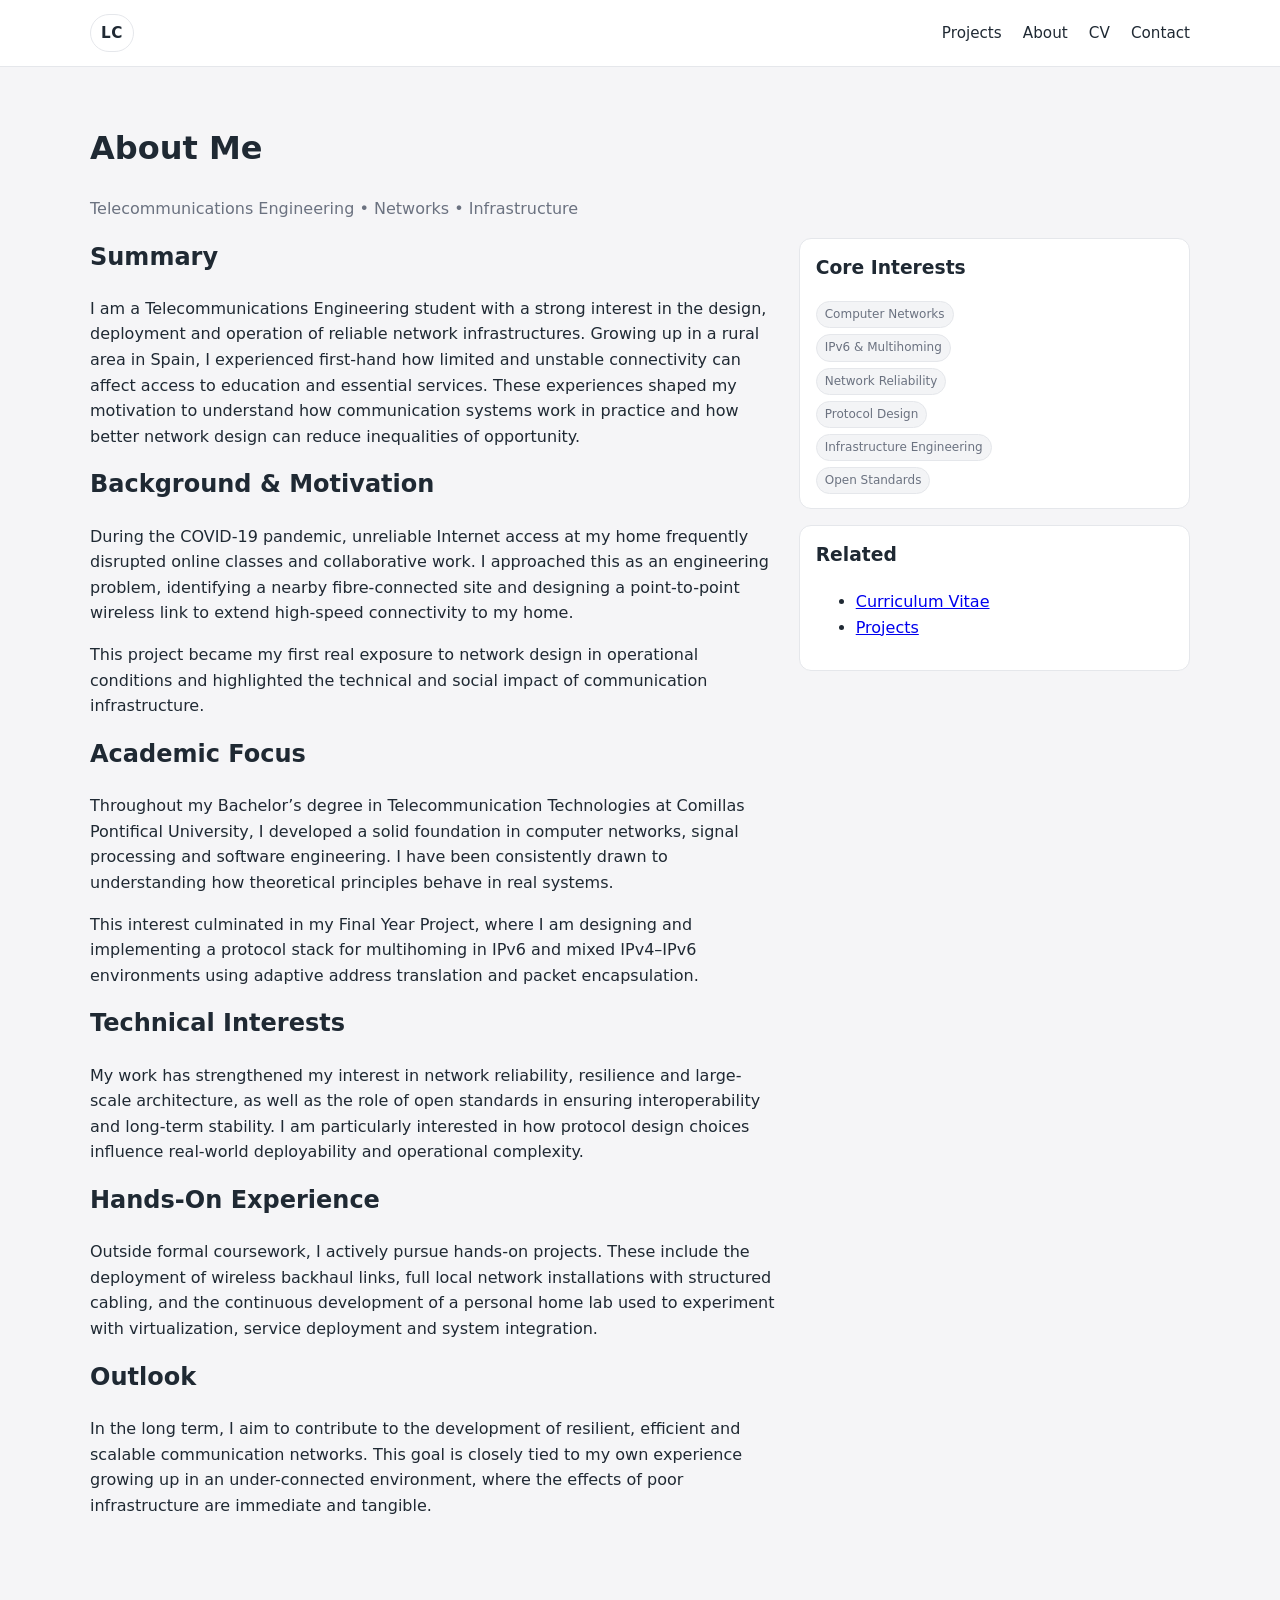
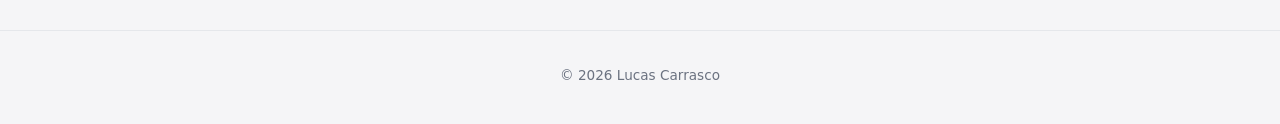
==== about.html @ cf6de887 "minor changes" ====
<!doctype html>
<html lang="en">
<head>
  <meta charset="utf-8">
  <meta name="viewport" content="width=device-width, initial-scale=1">
  <title>About Me – Lucas Carrasco</title>
  <meta name="description" content="About Lucas Carrasco – Telecommunications Engineering, networking and infrastructure.">
  <link rel="stylesheet" href="assets/css/styles.css">
</head>
<body>

<header class="site-header">
  <div class="container nav">
    <a class="logo" href="index.html">LC</a>
    <nav class="menu" id="menu">
      <a href="index.html#projects">Projects</a>
      <a href="about.html" aria-current="page">About</a>
      <a href="cv.html">CV</a>
      <a href="mailto:carrascodominguezlucas@gmail.com">Contact</a>
    </nav>
    <button class="menu-toggle" aria-controls="menu" aria-expanded="false">☰</button>
  </div>
</header>

<main class="container section">

  <h1>About Me</h1>
  <p class="muted">Telecommunications Engineering • Networks • Infrastructure</p>

  <div class="grid two">

    <!-- MAIN CONTENT -->
    <section>

      <h2>Summary</h2>
      <p>
        I am a Telecommunications Engineering student with a strong interest in the design,
        deployment and operation of reliable network infrastructures. Growing up in a rural
        area in Spain, I experienced first-hand how limited and unstable connectivity can affect
        access to education and essential services. These experiences shaped my motivation
        to understand how communication systems work in practice and how better network
        design can reduce inequalities of opportunity.
      </p>

      <h2>Background & Motivation</h2>
      <p>
        During the COVID-19 pandemic, unreliable Internet access at my home frequently
        disrupted online classes and collaborative work. I approached this as an engineering
        problem, identifying a nearby fibre-connected site and designing a point-to-point
        wireless link to extend high-speed connectivity to my home.
      </p>
      <p>
        This project became my first real exposure to network design in operational conditions
        and highlighted the technical and social impact of communication infrastructure.
      </p>

      <h2>Academic Focus</h2>
      <p>
        Throughout my Bachelor’s degree in Telecommunication Technologies at Comillas
        Pontifical University, I developed a solid foundation in computer networks, signal
        processing and software engineering. I have been consistently drawn to understanding
        how theoretical principles behave in real systems.
      </p>
      <p>
        This interest culminated in my Final Year Project, where I am designing and implementing
        a protocol stack for multihoming in IPv6 and mixed IPv4–IPv6 environments using
        adaptive address translation and packet encapsulation.
      </p>

      <h2>Technical Interests</h2>
      <p>
        My work has strengthened my interest in network reliability, resilience and large-scale
        architecture, as well as the role of open standards in ensuring interoperability and
        long-term stability. I am particularly interested in how protocol design choices influence
        real-world deployability and operational complexity.
      </p>

      <h2>Hands-On Experience</h2>
      <p>
        Outside formal coursework, I actively pursue hands-on projects. These include the
        deployment of wireless backhaul links, full local network installations with structured
        cabling, and the continuous development of a personal home lab used to experiment
        with virtualization, service deployment and system integration.
      </p>

      <h2>Outlook</h2>
      <p>
        In the long term, I aim to contribute to the development of resilient, efficient and
        scalable communication networks. This goal is closely tied to my own experience
        growing up in an under-connected environment, where the effects of poor infrastructure
        are immediate and tangible.
      </p>

    </section>

    <!-- ASIDE -->
    <aside>
      <div class="panel">
        <h3>Core Interests</h3>
        <ul class="tags vertical">
          <li>Computer Networks</li>
          <li>IPv6 &amp; Multihoming</li>
          <li>Network Reliability</li>
          <li>Protocol Design</li>
          <li>Infrastructure Engineering</li>
          <li>Open Standards</li>
        </ul>
      </div>

      <div class="panel">
        <h3>Related</h3>
        <ul>
          <li><a href="cv.html">Curriculum Vitae</a></li>
          <li><a href="index.html">Projects</a></li>
        </ul>
      </div>
    </aside>

  </div>
</main>

<footer class="site-footer">
  <div class="container">
    <p>© <span id="year"></span> Lucas Carrasco</p>
  </div>
</footer>

<script src="assets/js/main.js" defer></script>
</body>
</html>
---- assets/css/styles.css ----
/* ============================
   Base & theme
   ============================ */

:root{
  --bg:#f5f5f7;        /* fondo principal */
  --panel:#ffffff;     /* paneles / header / aside / cards */
  --card:#ffffff;
  --text:#1f2933;      /* texto principal */
  --muted:#6b7280;     /* texto secundario */
  --accent:#1d4ed8;    /* azul sobrio */
  --accent-2:#1d4ed8;
  --border:#e5e7eb;    /* bordes suaves */
}

*{
  box-sizing:border-box;
}

html,body{
  margin:0;
  padding:0;
}

body{
  font-family:Inter,system-ui,-apple-system,Segoe UI,Roboto,Ubuntu,Arial,sans-serif;
  background:var(--bg);
  color:var(--text);
  line-height:1.6;
  overflow-x:hidden; /* evita desbordes horizontales feos */
}

/* Layout helpers */

.container{
  max-width:1100px;
  margin:0 auto;
  padding:0 20px;
}

.section{
  padding:56px 0;
}

.grid{
  display:grid;
  gap:24px;
}

.grid.two{
  grid-template-columns:1.4fr .8fr;
}

@media(max-width:900px){
  .grid.two{grid-template-columns:1fr}
}

/* Typo utils */

.muted{color:var(--muted)}
.accent{color:var(--accent)}

img{
  max-width:100%;
  display:block;
  border-radius:10px;
}

h1,h2,h3{
  margin-top:0;
}

/* ============================
   Buttons
   ============================ */

.btn{
  display:inline-block;
  padding:10px 18px;
  border-radius:999px;
  background:var(--accent);
  color:#ffffff;
  font-weight:600;
  text-decoration:none;
  font-size:0.95rem;
}

.btn.ghost{
  background:transparent;
  border:1px solid var(--accent);
  color:var(--accent);
}

.actions{
  display:flex;
  flex-wrap:wrap;
  gap:10px;
  margin-top:12px;
}

/* ============================
   Header & nav
   ============================ */

.site-header{
  position:relative;          /* no sticky → no solapes en móvil */
  top:0;
  left:0;
  right:0;
  background:rgba(255,255,255,0.96);
  backdrop-filter:blur(10px);
  border-bottom:1px solid var(--border);
  z-index:20;
}

.nav{
  display:flex;
  align-items:center;
  justify-content:space-between;
  padding:14px 0;
}

.logo{
  font-weight:700;
  letter-spacing:0.04em;
  font-size:0.95rem;
  color:var(--text);
  text-decoration:none;
  border:1px solid var(--border);
  padding:6px 10px;
  border-radius:999px;
  background:#ffffff;
}

.menu a{
  color:var(--text);
  text-decoration:none;
  margin-left:16px;
  font-size:0.95rem;
}

.menu a:hover{
  color:var(--accent);
}

.menu-toggle{
  display:none;
  background:transparent;
  border:1px solid var(--border);
  color:var(--text);
  padding:6px 10px;
  border-radius:999px;
  font-size:0.9rem;
}

@media (max-width: 720px) {
  .menu {
    display: none;
    position: absolute;
    right: 16px;
    top: 64px;
    background: var(--panel);
    border: 1px solid var(--border);
    padding: 16px 20px;
    border-radius: 20px;
    box-shadow: 0 14px 40px rgba(15, 23, 42, 0.18);
    min-width: 210px;          /* más ancho */
    z-index: 50;
  }

  .menu a {
    display: block;
    margin: 0;
    padding: 10px 0;           /* más alto cada item */
    font-size: 1rem;           /* texto un poco mayor */
  }

  .menu a + a {
    border-top: 1px solid rgba(229, 231, 235, 0.8);
    margin-top: 8px;
  }

  .menu.open {
    display: block;
  }

  .menu-toggle {
    display: block;
    background: #ffffff;
    border: 1px solid var(--border);
    border-radius: 999px;
    padding: 8px 10px;
    font-size: 1.1rem;         /* icono un poquito más grande */
  }
}

/* ============================
   HERO FULL-WIDTH IMAGE
   ============================ */

.hero-visual {
  width: 100%;
  background: #0b1120;
}

.hero-visual-inner {
  position: relative;
  overflow: hidden;
  /* IMPORTANTE: SIN max-height aquí */
}

/* Foto de fondo: ocupa todo el contenedor y no condiciona la altura */
.hero-visual-inner img {
  position: absolute;
  inset: 0;
  width: 100%;
  height: 100%;
  object-fit: cover;
  object-position: center top; /* parte superior del servidor */
  display: block;
}

/* Capa oscura encima de la foto */
.hero-visual-overlay {
  position: absolute;
  inset: 0;
  background: radial-gradient(
    circle at 15% 20%,
    rgba(15,23,42,0.9) 0,
    rgba(15,23,42,0.75) 40%,
    rgba(15,23,42,0.35) 70%,
    rgba(15,23,42,0.05) 100%
  );
}

/* Contenido (texto) encima de la foto.
   AHORA es el que manda en la altura del hero. */
.hero-visual-content {
  position: relative;          /* ya no absolute */
  display: flex;
  align-items: center;
  padding: 80px 0 96px;        /* da altura al hero */
}

/* Texto dentro del hero */
.hero-text {
  max-width: 540px;
  color: #e5e7eb;
}

.hero-text h1 {
  margin: 8px 0 10px;
  font-size: 2.3rem;
}

.hero-text .lead {
  font-size: 0.98rem;
  max-width: 540px;
  margin: 0 0 18px;
}

.hero-text .accent {
  color: #60a5fa;
}

.hero-text .btn {
  box-shadow: 0 10px 25px rgba(15, 23, 42, 0.35);
}

.hero-text .btn.ghost {
  background: transparent;
  border-color: #93c5fd;
  color: #e5e7eb;
}

/* Chips debajo del hero */
.hero-meta {
  margin-top: 18px;
  display: flex;
  flex-wrap: wrap;
  gap: 6px;
  font-size: 0.8rem;
}

.hero-meta span {
  padding: 4px 8px;
  border-radius: 999px;
  background: rgba(15, 23, 42, 0.7);
  border: 1px solid rgba(148, 163, 184, 0.7);
}

/* Eyebrow en el hero */
.eyebrow {
  font-size: 0.8rem;
  letter-spacing: 0.16em;
  text-transform: uppercase;
  color: rgba(193, 206, 224, 0.9);
  margin-bottom: 6px;
}

/* ===== RESPONSIVE HERO ===== */

@media (max-width: 900px) {
  .hero-visual-content {
    padding: 64px 0 72px;
    align-items: flex-end;
  }

  .hero-text h1 {
    font-size: 2rem;
  }

  .hero-text .lead {
    font-size: 0.95rem;
  }

  .hero-meta {
    margin-top: 12px;
  }
}

@media (max-width: 640px) {
  .hero-visual-content {
    padding: 56px 0 64px;
  }

  .hero-text h1 {
    font-size: 1.8rem;
  }

  .hero-text .lead {
    font-size: 0.93rem;
  }
}

/* ============================
   Engineering statement
   ============================ */

.statement-section {
  padding-top: 36px;
  padding-bottom: 28px;
  border-top: 1px solid var(--border);
}

.statement-body {
  max-width: 760px;
}

.statement-section h2 {
  margin: 0 0 8px;
  font-size: 1.25rem;       /* similar a “Projects” */
}

.statement-section p {
  margin: 0 0 10px;
  font-size: 0.95rem;
  color: var(--text);
}

@media (max-width: 768px) {
  .statement-body {
    max-width: none;
  }
}

/* ============================
   Projects list (landing)
   ============================ */

#projects h2{
  margin-bottom:4px;
}

.projects-list{
  display:flex;
  flex-direction:column;
  gap:28px;
}

/* Tarjeta base */
.project-card{
  display:flex;
  align-items:stretch;
  gap:24px;
  padding:18px;
  border-radius:18px;
  background:var(--panel);
  border:1px solid var(--border);
  box-shadow:0 8px 24px rgba(15,23,42,0.04);
}

/* Imagen */
.project-card img{
  width:420px;          /* ancho fijo razonable */
  max-width:420px;
  height:240px;
  object-fit:cover;
  object-position:top center;
  flex-shrink:0;
  border-radius:14px;
}

/* Texto */
.project-content{
  display:flex;
  flex-direction:column;
  justify-content:center;
  gap:6px;
}

.project-content h3{
  margin:0;
  font-size:1.15rem;
}

.project-content h3 a{
  color:var(--text);
  text-decoration:none;
}

.project-content h3 a:hover{
  color:var(--accent);
}

.project-content p{
  margin:0 0 6px;
  font-size:0.95rem;
}

/* Tags */
.project-tags{
  display:flex;
  flex-wrap:wrap;
  gap:6px;
}

.project-tags span{
  font-size:0.75rem;
  padding:4px 9px;
  border-radius:999px;
  background:#f3f4f6;
  border:1px solid var(--border);
  color:var(--muted);
}

/* Alternar layout (imagen derecha) */
.project-card.reverse{
  flex-direction:row-reverse;
  text-align:right;
}

.project-card.reverse .project-content{
  align-items:flex-end;
}

.project-card.reverse .project-tags{
  justify-content:flex-end;
}

/* Mobile: cards apiladas */
@media(max-width:820px){
  .project-card,
  .project-card.reverse{
    flex-direction:column;
    text-align:left;
  }

  .project-card img{
    width:100%;
    max-width:100%;
    height:auto;
  }

  .project-card.reverse .project-content{
    align-items:flex-start;
  }

  .project-card.reverse .project-tags{
    justify-content:flex-start;
  }
}

/* ============================
   Project detail pages
   ============================ */

.project-hero{
  margin:16px 0 24px;
}

/* Panel genérico (asides, bloques info) */
.panel{
  background:var(--panel);
  border:1px solid var(--border);
  border-radius:12px;
  padding:14px 16px;
  margin-bottom:16px;
}

/* Breadcrumb */
.breadcrumb{
  display:inline-block;
  margin-bottom:12px;
  color:var(--muted);
  text-decoration:none;
  font-size:0.9rem;
}

.breadcrumb:hover{
  color:var(--accent);
}

/* Tags verticales en asides */
.tags{
  list-style:none;
  padding:0;
  margin:8px 0 0;
  display:flex;
  flex-wrap:wrap;
  gap:6px;
}

.tags li{
  font-size:0.75rem;
  color:var(--muted);
  background:#f3f4f6;
  padding:3px 8px;
  border-radius:999px;
  border:1px solid #e5e7eb;
}

.tags.vertical{
  flex-direction:column;
  align-items:flex-start;
}

/* ============================
   Installation gallery + lightbox
   ============================ */

.installation-gallery {
  column-count: 1;
  column-gap: 24px;
}

/* Desktop grande: 3 columnas */
@media (min-width: 1300px) {
  .installation-gallery {
    column-count: 2;
  }
}

/* Cada figura debe comportarse como bloque */
.installation-gallery figure {
  break-inside: avoid;
  margin-bottom: 24px;
}

.installation-gallery img{
  width:100%;
  border-radius:12px;
  cursor:zoom-in;
  transition:transform 0.15s ease;
}

.installation-gallery img:hover{
  transform:scale(1.02);
}

/* Lightbox modal */
#lightbox-modal{
  position:fixed;
  inset:0;
  background:rgba(0,0,0,0.85);
  display:none;
  justify-content:center;
  align-items:center;
  z-index:50;
}

#lightbox-modal img{
  max-width:95%;
  max-height:90%;
  border-radius:12px;
}

#lightbox-modal.visible{
  display:flex;
}

#lightbox-modal:after{
  content:"✕";
  position:absolute;
  top:24px;
  right:32px;
  font-size:32px;
  color:white;
  cursor:pointer;
}

/* ============================
   Pill list genérica (por si la usas en otros sitios)
   ============================ */

.pill-list{
  list-style:none;
  padding:0;
  margin:0;
  display:flex;
  flex-direction:column;
  gap:8px;
  font-size:0.95rem;
}

.pill-list li{
  display:flex;
  align-items:flex-start;
  gap:10px;
  padding:10px 12px;
  border-radius:999px;
  background:#f9fafb;
  border:1px solid #e5e7eb;
}

.pill-list li span{
  font-size:1.1rem;
  line-height:1;
}

/* Snapshot cards: layout más cómodo en pantallas pequeñas */
@media (max-width: 720px) {
  .pill-list-columns {
    flex-direction: column;
    flex-wrap: nowrap;
  }

  .pill-list-columns li {
    width: 100%;
    border-radius: 16px;
  }
}

/* ============================
   Footer
   ============================ */

.site-footer{
  border-top:1px solid var(--border);
  padding:20px 0 24px;
  margin-top:40px;
  text-align:center;
  font-size:0.85rem;
  color:var(--muted);
}

.site-footer a{
  color:var(--accent);
  text-decoration:none;
}

/* ============================
   Mobile container padding
   ============================ */

@media(max-width:768px){
  .container{
    padding-left:16px;
    padding-right:16px;
  }
}
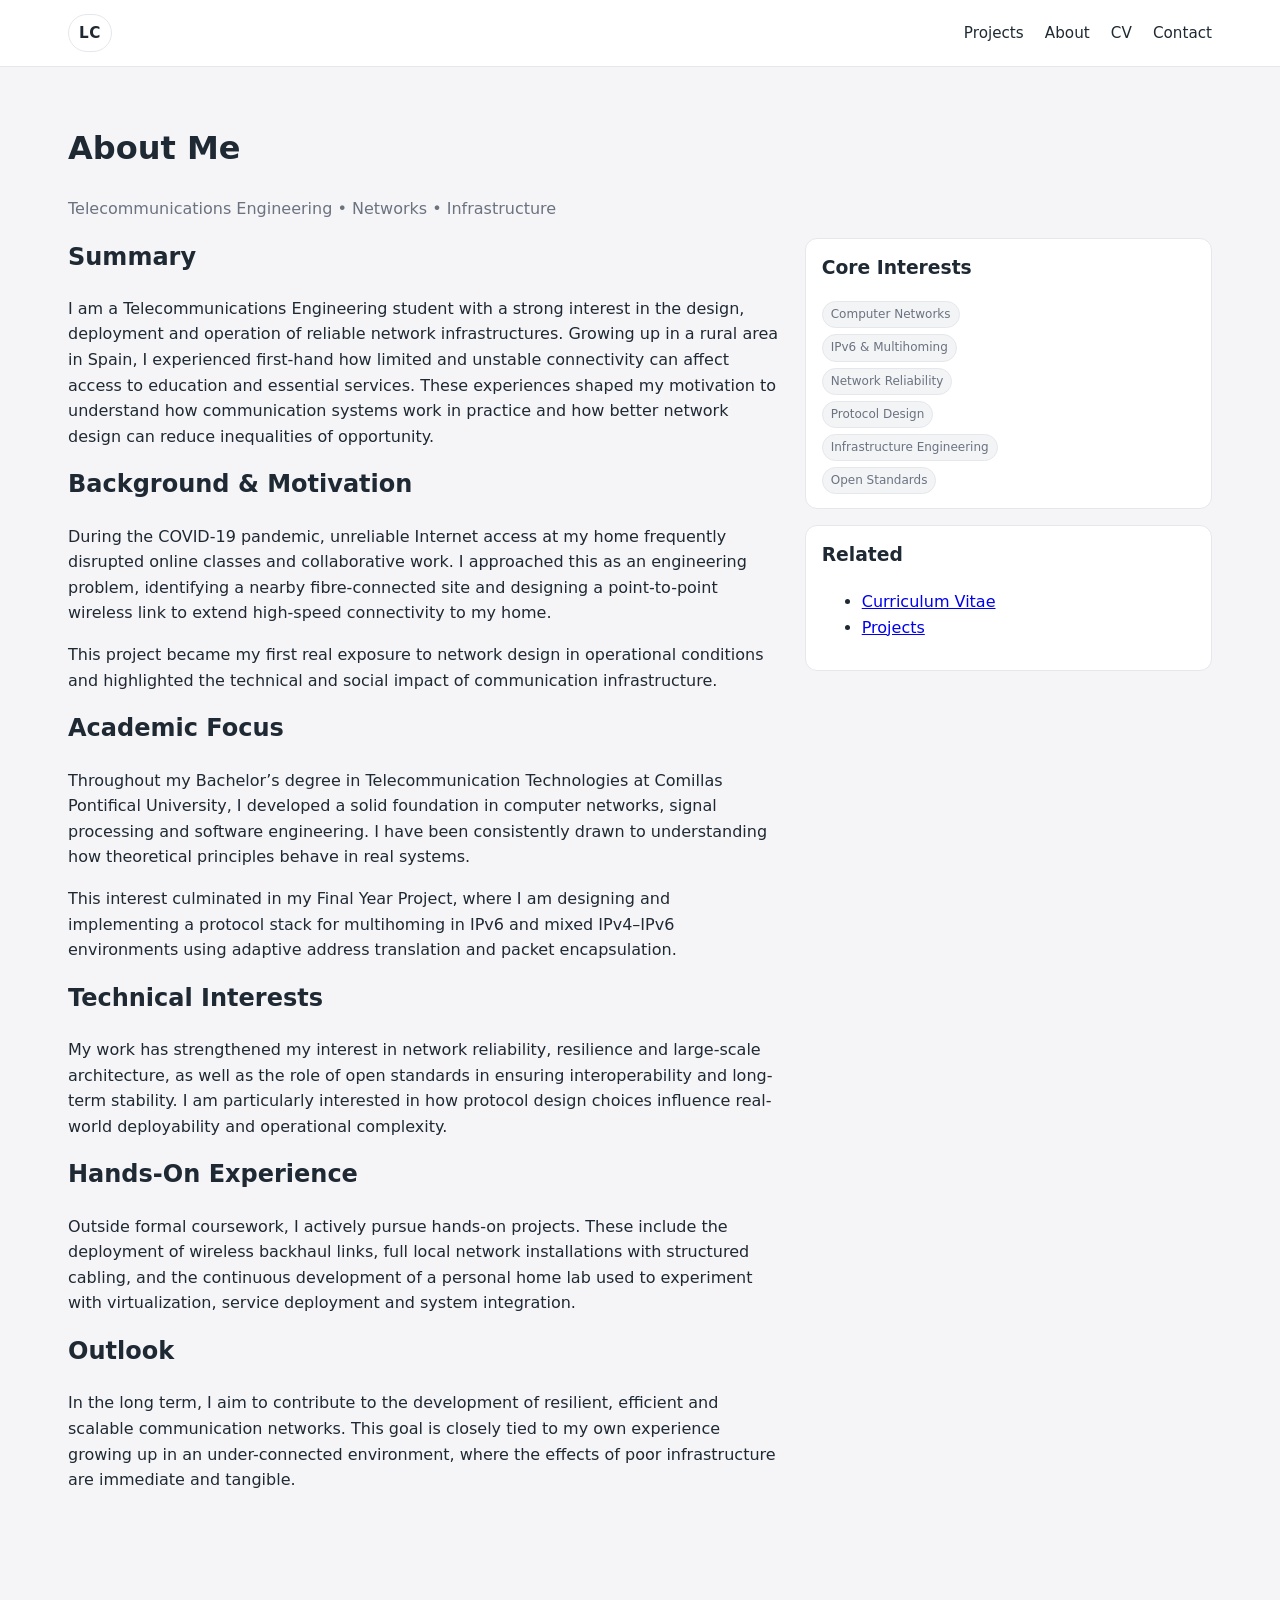
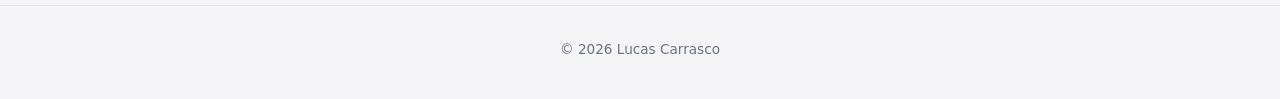
==== commit fdf6a2b6: "favicon" ====
--- a/about.html
+++ b/about.html
@@ -4,6 +4,7 @@
   <meta charset="utf-8">
   <meta name="viewport" content="width=device-width, initial-scale=1">
   <title>About Me – Lucas Carrasco</title>
+  <link rel="icon" href="assets/img/favicon.png" type="image/png">
   <meta name="description" content="About Lucas Carrasco – Telecommunications Engineering, networking and infrastructure.">
   <link rel="stylesheet" href="assets/css/styles.css">
 </head>
--- a/assets/css/styles.css
+++ b/assets/css/styles.css
@@ -32,10 +32,11 @@
 
 /* Layout helpers */
 
-.container{
-  max-width:1100px;
-  margin:0 auto;
-  padding:0 20px;
+.container {
+  width: 100%;
+  max-width: 1200px;
+  margin-inline: auto;
+  padding-inline: 16px;   /* ← base, SIEMPRE */
 }
 
 .section{
@@ -663,9 +664,45 @@
    Mobile container padding
    ============================ */
 
+  .container {
+  width: 100%;
+  max-width: 1200px;
+  margin-inline: auto;
+  padding-inline: 16px;   /* ← base, SIEMPRE */
+}
+
 @media(max-width:768px){
   .container{
     padding-left:16px;
     padding-right:16px;
   }
+}
+
+/* ============================
+   FINAL FIX: global gutters
+   (pegar al FINAL del CSS)
+   ============================ */
+
+:root { --gutter: 16px; }
+
+@media (min-width: 480px)  { :root { --gutter: 18px; } }
+@media (min-width: 768px)  { :root { --gutter: 24px; } }  /* iPad portrait */
+@media (min-width: 1024px) { :root { --gutter: 28px; } }
+
+.container{
+  padding-left: var(--gutter) !important;
+  padding-right: var(--gutter) !important;
+}
+
+/* Por si hay <main class="container ..."> o secciones raras */
+main.container,
+section.container,
+header .container{
+  padding-left: var(--gutter) !important;
+  padding-right: var(--gutter) !important;
+}
+
+/* Evita que algo "100vw" te coma el padding en horizontal */
+html, body{
+  overflow-x: hidden;
 }
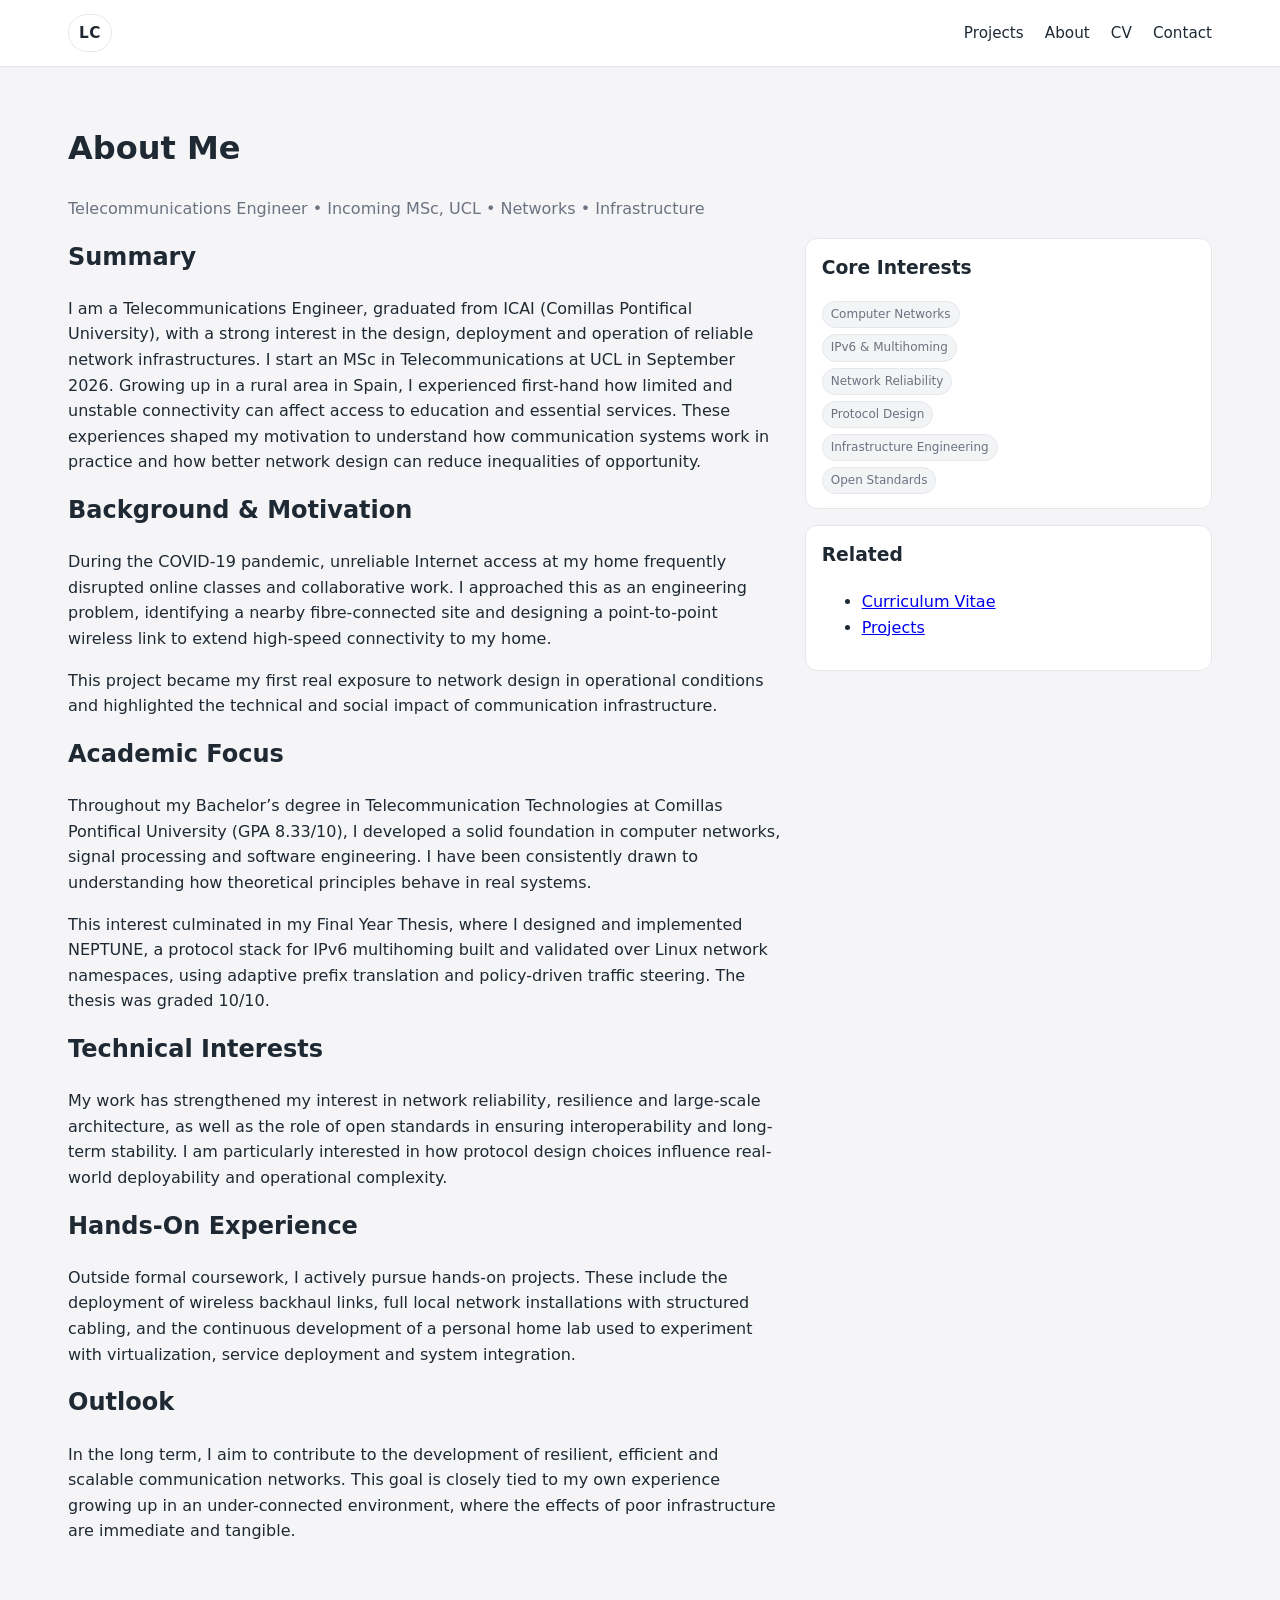
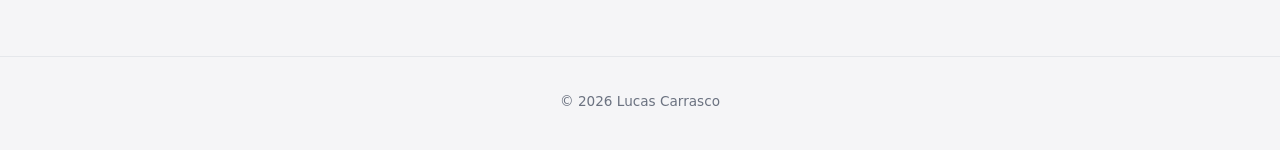
==== commit fc67b071: "About: reflect ICAI graduate status, incoming UCL MSc, and completed NEPTUNE thesis (10/10)" ====
--- a/about.html
+++ b/about.html
@@ -5,7 +5,7 @@
   <meta name="viewport" content="width=device-width, initial-scale=1">
   <title>About Me – Lucas Carrasco</title>
   <link rel="icon" href="assets/img/favicon.png" type="image/png">
-  <meta name="description" content="About Lucas Carrasco – Telecommunications Engineering, networking and infrastructure.">
+  <meta name="description" content="About Lucas Carrasco – Telecommunications Engineer, incoming MSc student at UCL, networking and infrastructure.">
   <link rel="stylesheet" href="assets/css/styles.css">
 </head>
 <body>
@@ -26,7 +26,7 @@
 <main class="container section">
 
   <h1>About Me</h1>
-  <p class="muted">Telecommunications Engineering • Networks • Infrastructure</p>
+  <p class="muted">Telecommunications Engineer • Incoming MSc, UCL • Networks • Infrastructure</p>
 
   <div class="grid two">
 
@@ -35,11 +35,12 @@
 
       <h2>Summary</h2>
       <p>
-        I am a Telecommunications Engineering student with a strong interest in the design,
-        deployment and operation of reliable network infrastructures. Growing up in a rural
-        area in Spain, I experienced first-hand how limited and unstable connectivity can affect
-        access to education and essential services. These experiences shaped my motivation
-        to understand how communication systems work in practice and how better network
+        I am a Telecommunications Engineer, graduated from ICAI (Comillas Pontifical University),
+        with a strong interest in the design, deployment and operation of reliable network
+        infrastructures. I start an MSc in Telecommunications at UCL in September 2026. Growing up
+        in a rural area in Spain, I experienced first-hand how limited and unstable connectivity
+        can affect access to education and essential services. These experiences shaped my
+        motivation to understand how communication systems work in practice and how better network
         design can reduce inequalities of opportunity.
       </p>
 
@@ -58,14 +59,15 @@
       <h2>Academic Focus</h2>
       <p>
         Throughout my Bachelor’s degree in Telecommunication Technologies at Comillas
-        Pontifical University, I developed a solid foundation in computer networks, signal
-        processing and software engineering. I have been consistently drawn to understanding
+        Pontifical University (GPA 8.33/10), I developed a solid foundation in computer networks,
+        signal processing and software engineering. I have been consistently drawn to understanding
         how theoretical principles behave in real systems.
       </p>
       <p>
-        This interest culminated in my Final Year Project, where I am designing and implementing
-        a protocol stack for multihoming in IPv6 and mixed IPv4–IPv6 environments using
-        adaptive address translation and packet encapsulation.
+        This interest culminated in my Final Year Thesis, where I designed and implemented
+        NEPTUNE, a protocol stack for IPv6 multihoming built and validated over Linux network
+        namespaces, using adaptive prefix translation and policy-driven traffic steering. The
+        thesis was graded 10/10.
       </p>
 
       <h2>Technical Interests</h2>
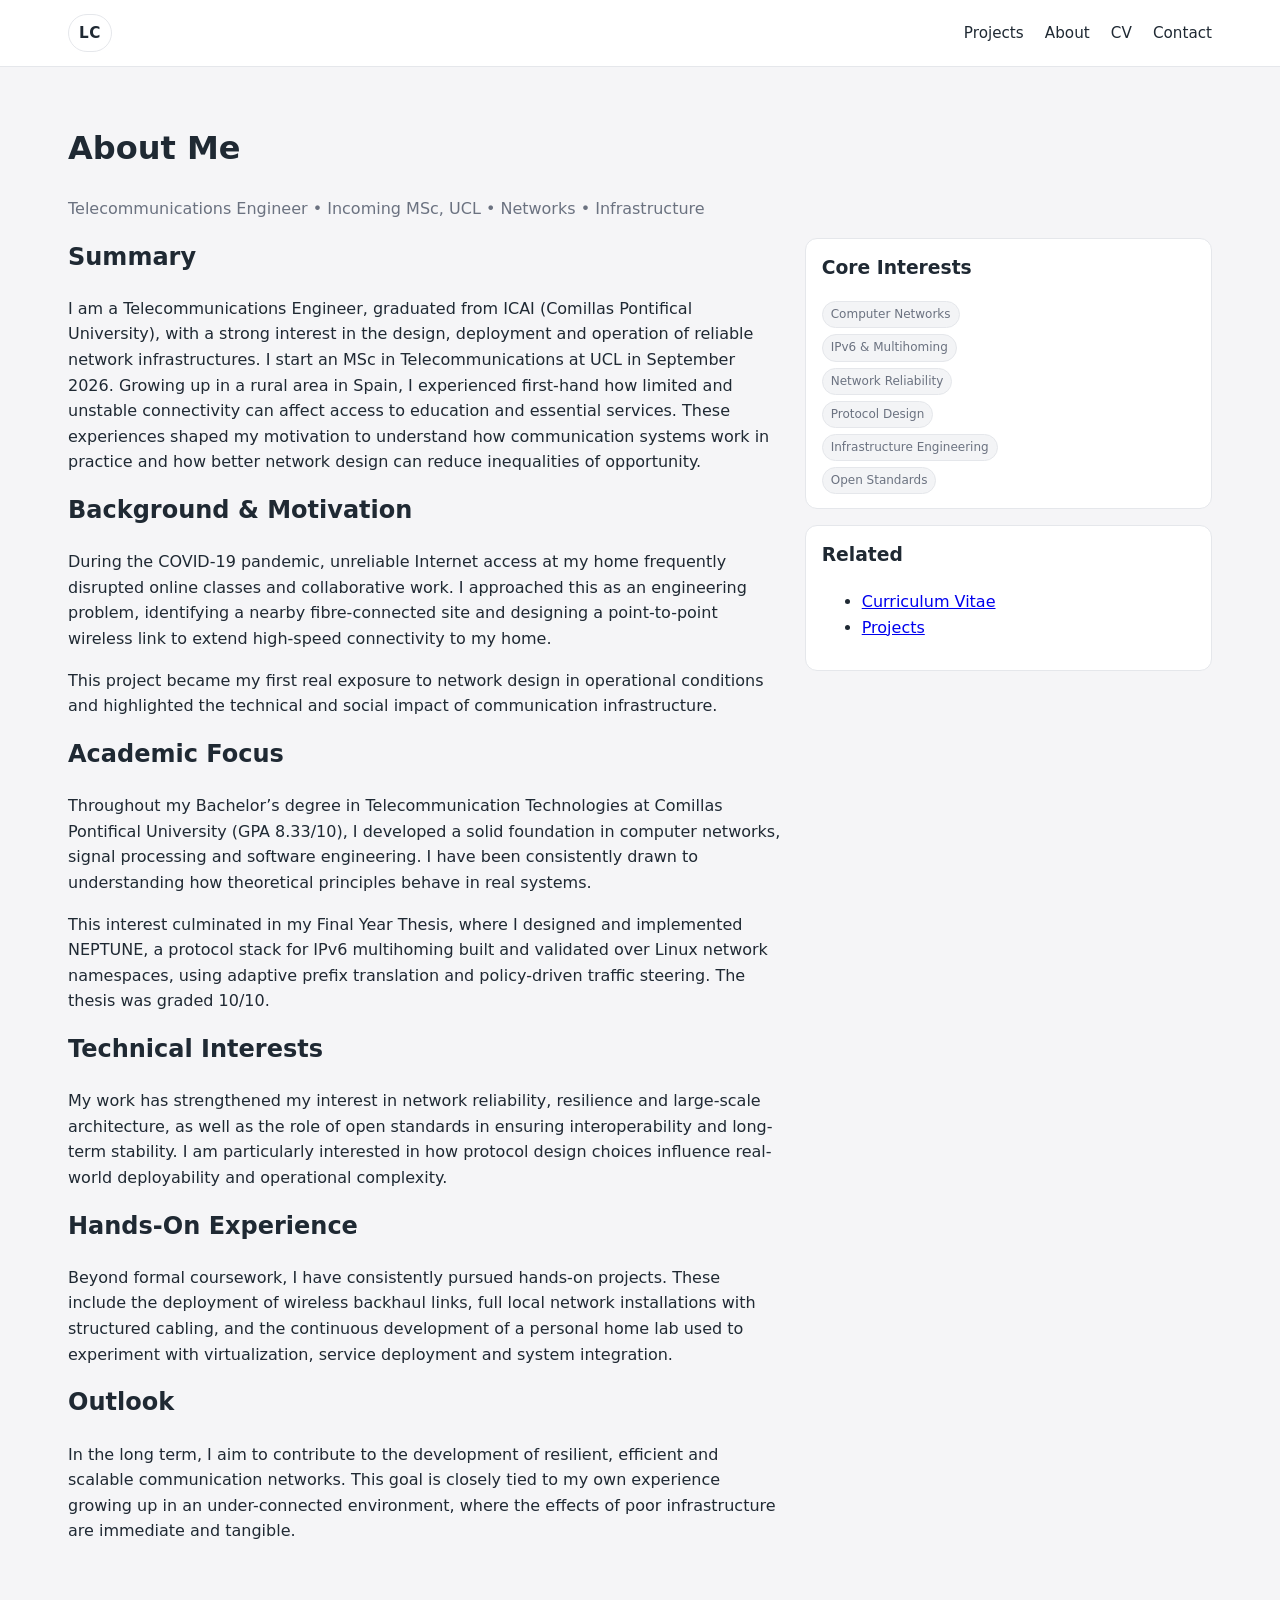
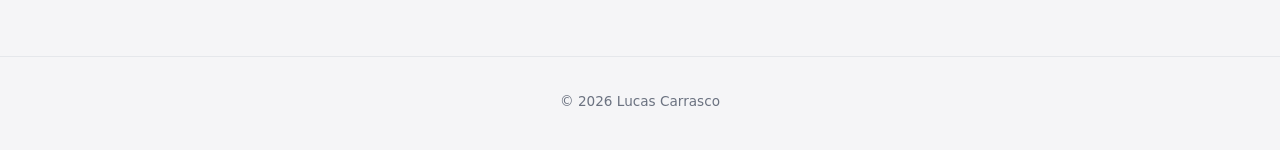
==== commit f2fe3136: "Remove last remnants of active-student framing: About Hands-On Experience section and homelab.html o" ====
--- a/about.html
+++ b/about.html
@@ -14,7 +14,7 @@
   <div class="container nav">
     <a class="logo" href="index.html">LC</a>
     <nav class="menu" id="menu">
-      <a href="index.html#projects">Projects</a>
+      <a href="index.html#experience">Projects</a>
       <a href="about.html" aria-current="page">About</a>
       <a href="cv.html">CV</a>
       <a href="mailto:carrascodominguezlucas@gmail.com">Contact</a>
@@ -80,7 +80,7 @@
 
       <h2>Hands-On Experience</h2>
       <p>
-        Outside formal coursework, I actively pursue hands-on projects. These include the
+        Beyond formal coursework, I have consistently pursued hands-on projects. These include the
         deployment of wireless backhaul links, full local network installations with structured
         cabling, and the continuous development of a personal home lab used to experiment
         with virtualization, service deployment and system integration.
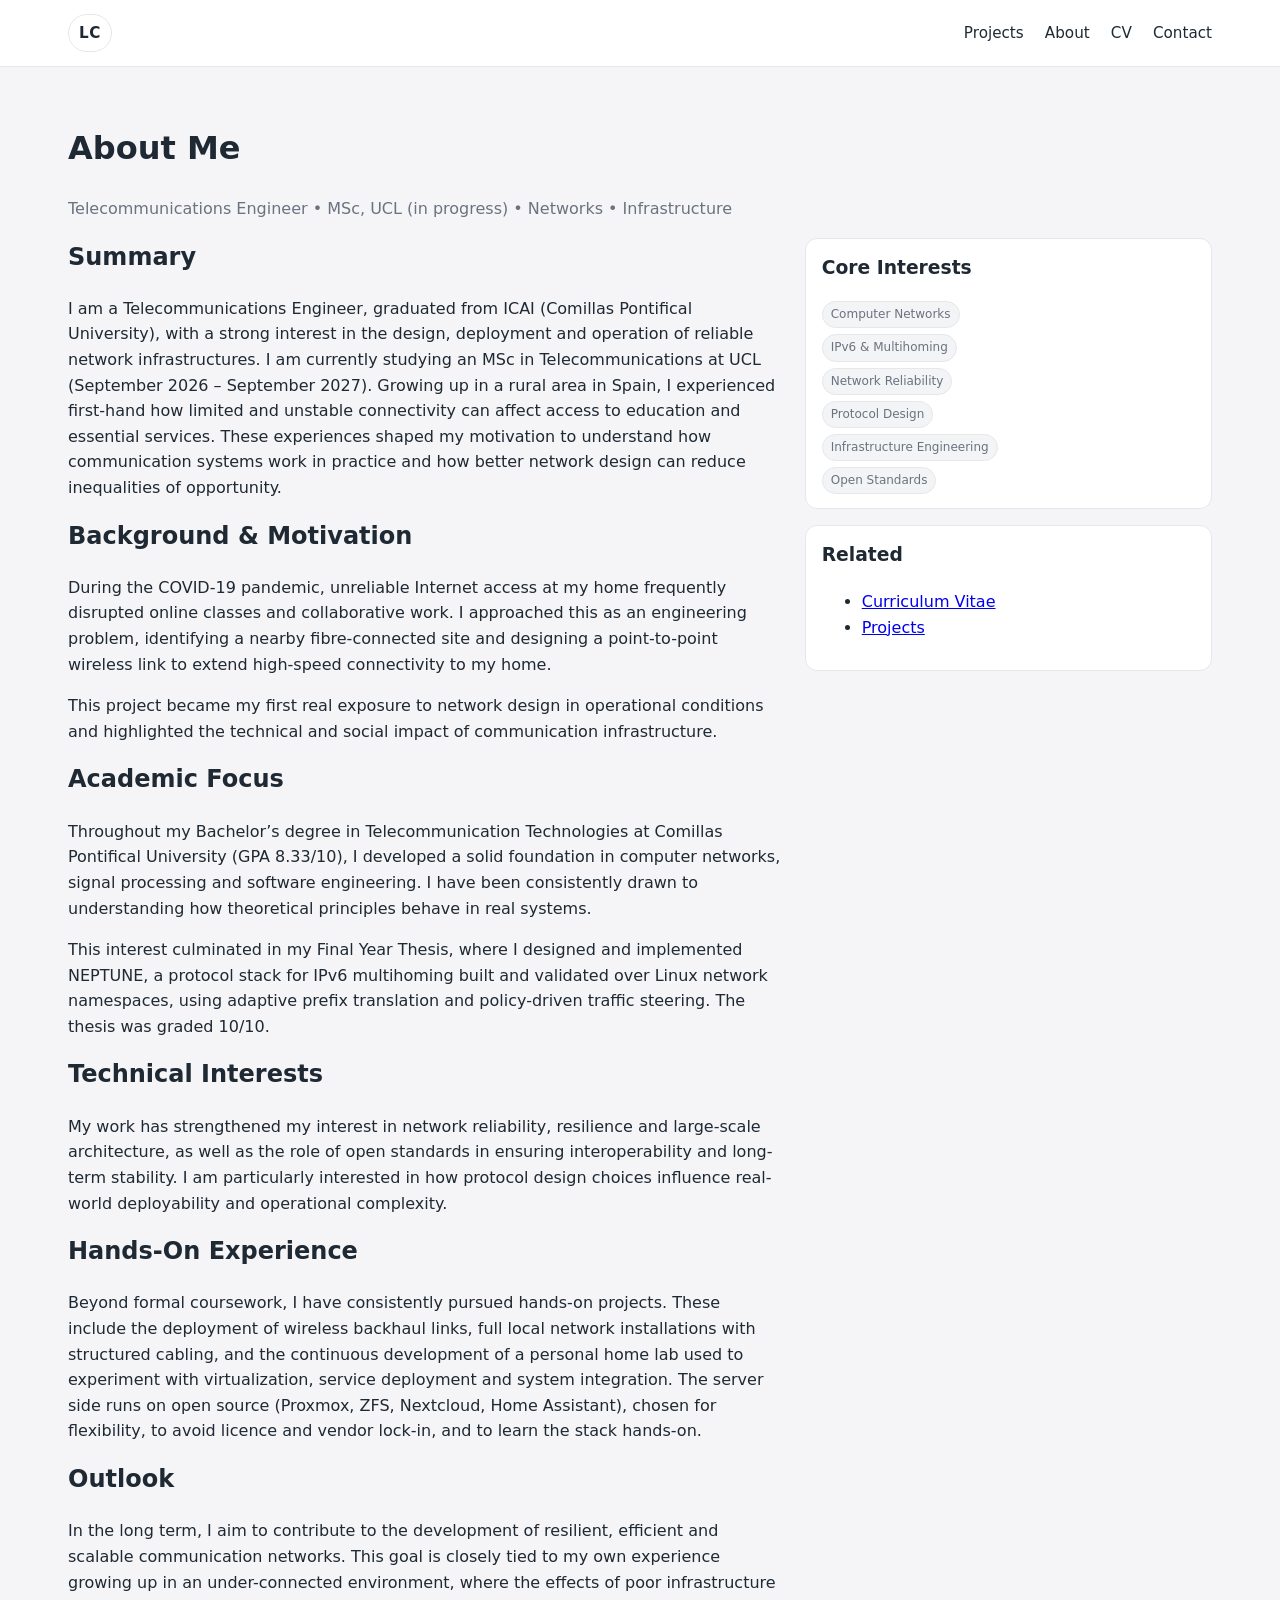
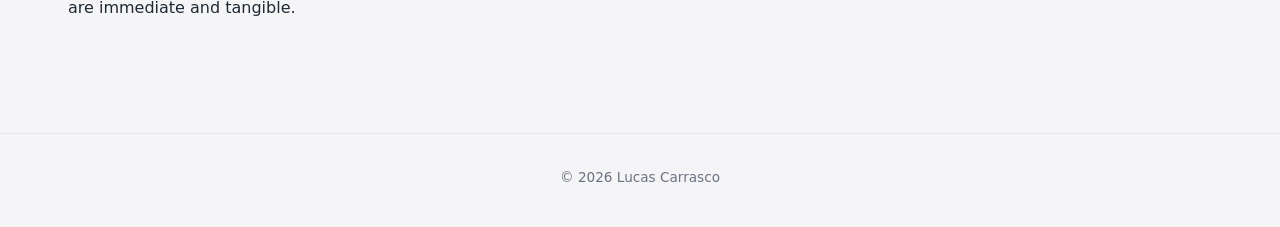
==== commit e0a9803c: "About: MSc status in progress; open-source rationale Updated educational status and clarified MSc ti" ====
--- a/about.html
+++ b/about.html
@@ -26,7 +26,7 @@
 <main class="container section">
 
   <h1>About Me</h1>
-  <p class="muted">Telecommunications Engineer • Incoming MSc, UCL • Networks • Infrastructure</p>
+  <p class="muted">Telecommunications Engineer • MSc, UCL (in progress) • Networks • Infrastructure</p>
 
   <div class="grid two">
 
@@ -37,7 +37,7 @@
       <p>
         I am a Telecommunications Engineer, graduated from ICAI (Comillas Pontifical University),
         with a strong interest in the design, deployment and operation of reliable network
-        infrastructures. I start an MSc in Telecommunications at UCL in September 2026. Growing up
+        infrastructures. I am currently studying an MSc in Telecommunications at UCL (September 2026 – September 2027). Growing up
         in a rural area in Spain, I experienced first-hand how limited and unstable connectivity
         can affect access to education and essential services. These experiences shaped my
         motivation to understand how communication systems work in practice and how better network
@@ -83,7 +83,9 @@
         Beyond formal coursework, I have consistently pursued hands-on projects. These include the
         deployment of wireless backhaul links, full local network installations with structured
         cabling, and the continuous development of a personal home lab used to experiment
-        with virtualization, service deployment and system integration.
+        with virtualization, service deployment and system integration. The server side runs on
+        open source (Proxmox, ZFS, Nextcloud, Home Assistant), chosen for flexibility, to avoid
+        licence and vendor lock-in, and to learn the stack hands-on.
       </p>
 
       <h2>Outlook</h2>
@@ -130,4 +132,4 @@
 
 <script src="assets/js/main.js" defer></script>
 </body>
-</html>+</html>
--- a/assets/css/styles.css
+++ b/assets/css/styles.css
@@ -402,6 +402,14 @@
   border-radius:14px;
 }
 
+/* Diagramas / capturas: mostrar completos, no recortados */
+.project-card img.diagram-thumb{
+  object-fit:contain;
+  background:#ffffff;
+  padding:12px;
+  border:1px solid var(--border);
+}
+
 /* Texto */
 .project-content{
   display:flex;
